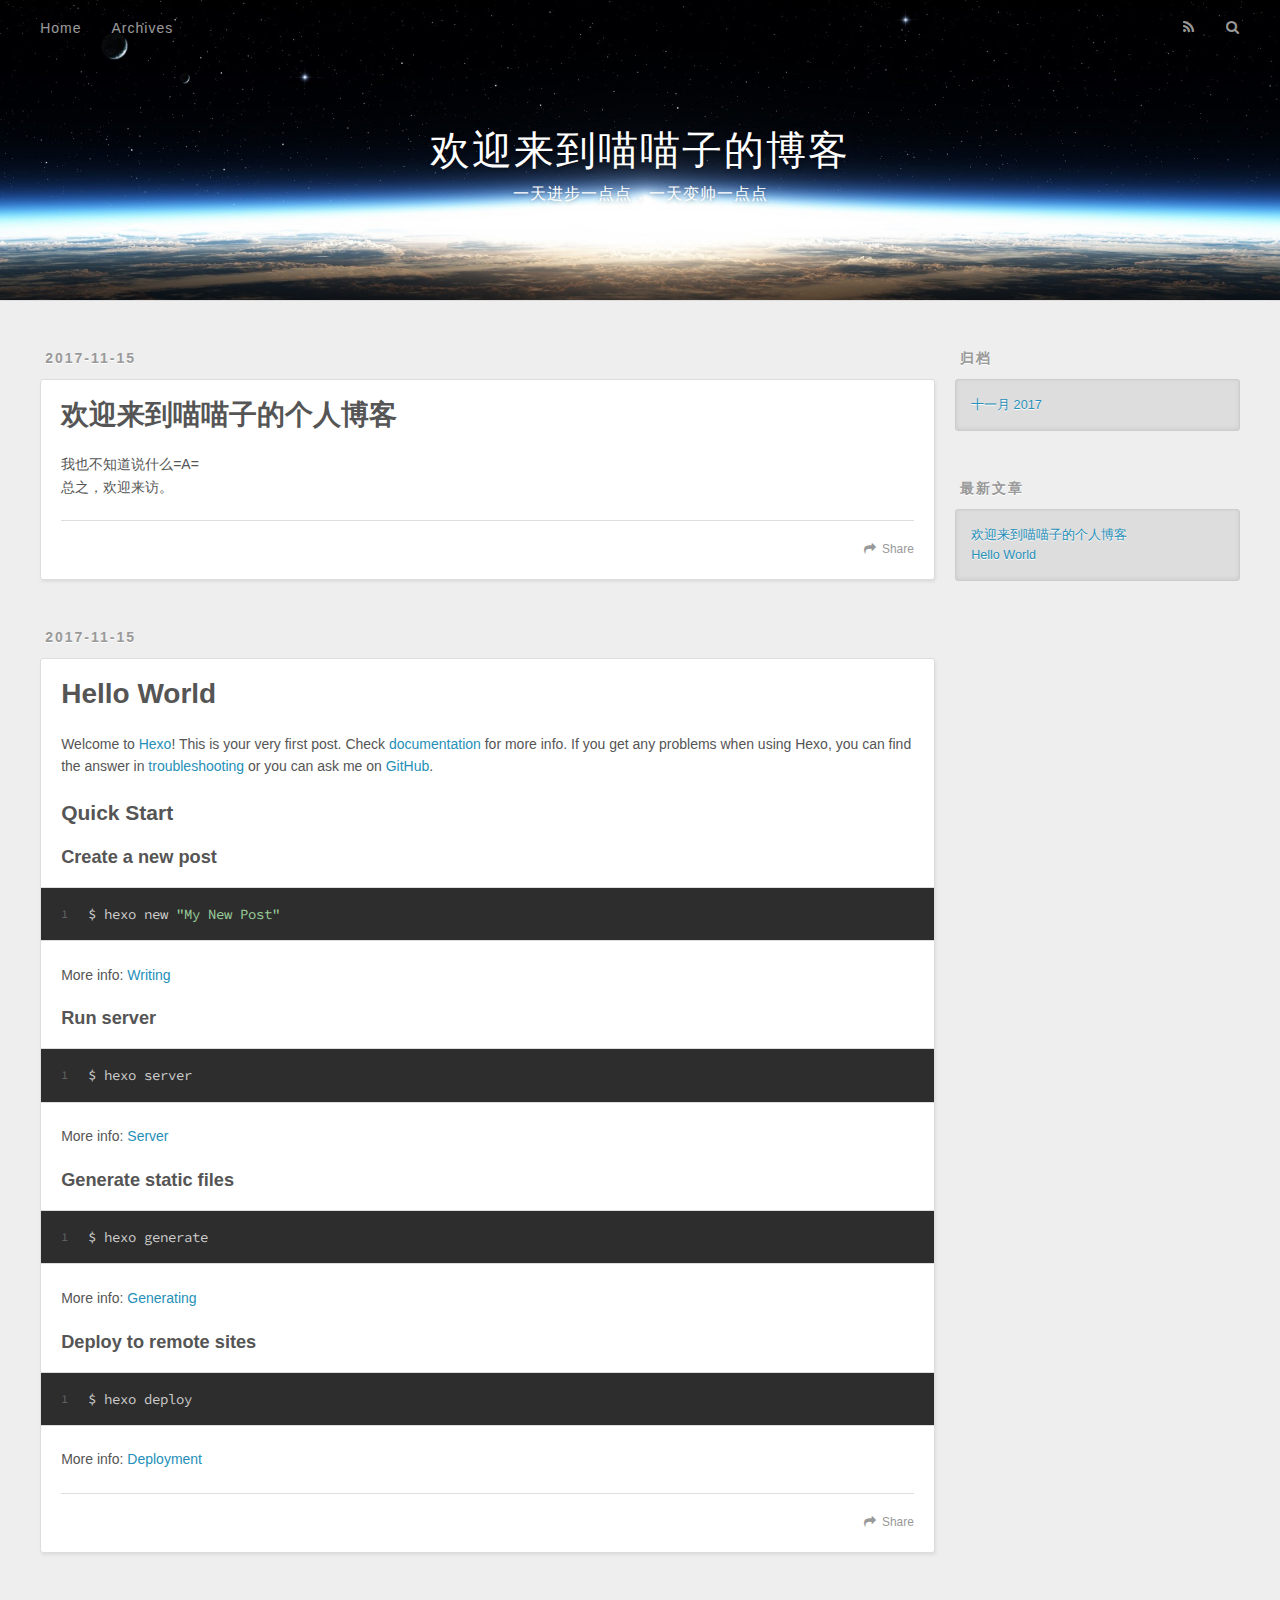
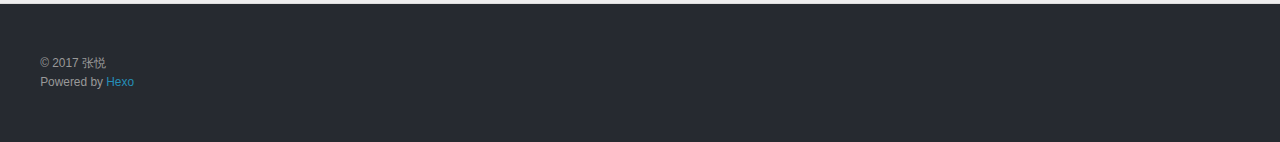
==== index.html @ 644e140f "Site updated: 2017-11-15 18:52:47" ====
<!DOCTYPE html>
<html>
<head>
  <meta charset="utf-8">
  
  <title>欢迎来到喵喵子的博客</title>
  <meta name="viewport" content="width=device-width, initial-scale=1, maximum-scale=1">
  <meta name="description" content="记录生活点滴">
<meta property="og:type" content="website">
<meta property="og:title" content="欢迎来到喵喵子的博客">
<meta property="og:url" content="http://yejiuzy.github.io/index.html">
<meta property="og:site_name" content="欢迎来到喵喵子的博客">
<meta property="og:description" content="记录生活点滴">
<meta property="og:locale" content="zh-CN">
<meta name="twitter:card" content="summary">
<meta name="twitter:title" content="欢迎来到喵喵子的博客">
<meta name="twitter:description" content="记录生活点滴">
  
    <link rel="alternate" href="/atom.xml" title="欢迎来到喵喵子的博客" type="application/atom+xml">
  
  
    <link rel="icon" href="/favicon.png">
  
  
    <link href="//fonts.googleapis.com/css?family=Source+Code+Pro" rel="stylesheet" type="text/css">
  
  <link rel="stylesheet" href="/css/style.css">
  

</head>

<body>
  <div id="container">
    <div id="wrap">
      <header id="header">
  <div id="banner"></div>
  <div id="header-outer" class="outer">
    <div id="header-title" class="inner">
      <h1 id="logo-wrap">
        <a href="/" id="logo">欢迎来到喵喵子的博客</a>
      </h1>
      
        <h2 id="subtitle-wrap">
          <a href="/" id="subtitle">一天进步一点点，一天变帅一点点</a>
        </h2>
      
    </div>
    <div id="header-inner" class="inner">
      <nav id="main-nav">
        <a id="main-nav-toggle" class="nav-icon"></a>
        
          <a class="main-nav-link" href="/">Home</a>
        
          <a class="main-nav-link" href="/archives">Archives</a>
        
      </nav>
      <nav id="sub-nav">
        
          <a id="nav-rss-link" class="nav-icon" href="/atom.xml" title="RSS Feed"></a>
        
        <a id="nav-search-btn" class="nav-icon" title="搜索"></a>
      </nav>
      <div id="search-form-wrap">
        <form action="//google.com/search" method="get" accept-charset="UTF-8" class="search-form"><input type="search" name="q" class="search-form-input" placeholder="Search"><button type="submit" class="search-form-submit">&#xF002;</button><input type="hidden" name="sitesearch" value="http://yejiuzy.github.io"></form>
      </div>
    </div>
  </div>
</header>
      <div class="outer">
        <section id="main">
  
    <article id="post-first" class="article article-type-post" itemscope itemprop="blogPost">
  <div class="article-meta">
    <a href="/2017/11/15/first/" class="article-date">
  <time datetime="2017-11-15T09:51:10.000Z" itemprop="datePublished">2017-11-15</time>
</a>
    
  </div>
  <div class="article-inner">
    
    
      <header class="article-header">
        
  
    <h1 itemprop="name">
      <a class="article-title" href="/2017/11/15/first/">欢迎来到喵喵子的个人博客</a>
    </h1>
  

      </header>
    
    <div class="article-entry" itemprop="articleBody">
      
        <p>我也不知道说什么=A=<br>总之，欢迎来访。</p>

      
    </div>
    <footer class="article-footer">
      <a data-url="http://yejiuzy.github.io/2017/11/15/first/" data-id="cja0xc94o0000ysue9yaakv21" class="article-share-link">Share</a>
      
      
    </footer>
  </div>
  
</article>


  
    <article id="post-hello-world" class="article article-type-post" itemscope itemprop="blogPost">
  <div class="article-meta">
    <a href="/2017/11/15/hello-world/" class="article-date">
  <time datetime="2017-11-15T08:09:25.411Z" itemprop="datePublished">2017-11-15</time>
</a>
    
  </div>
  <div class="article-inner">
    
    
      <header class="article-header">
        
  
    <h1 itemprop="name">
      <a class="article-title" href="/2017/11/15/hello-world/">Hello World</a>
    </h1>
  

      </header>
    
    <div class="article-entry" itemprop="articleBody">
      
        <p>Welcome to <a href="https://hexo.io/" target="_blank" rel="external">Hexo</a>! This is your very first post. Check <a href="https://hexo.io/docs/" target="_blank" rel="external">documentation</a> for more info. If you get any problems when using Hexo, you can find the answer in <a href="https://hexo.io/docs/troubleshooting.html" target="_blank" rel="external">troubleshooting</a> or you can ask me on <a href="https://github.com/hexojs/hexo/issues" target="_blank" rel="external">GitHub</a>.</p>
<h2 id="Quick-Start"><a href="#Quick-Start" class="headerlink" title="Quick Start"></a>Quick Start</h2><h3 id="Create-a-new-post"><a href="#Create-a-new-post" class="headerlink" title="Create a new post"></a>Create a new post</h3><figure class="highlight bash"><table><tr><td class="gutter"><pre><span class="line">1</span><br></pre></td><td class="code"><pre><span class="line">$ hexo new <span class="string">"My New Post"</span></span><br></pre></td></tr></table></figure>
<p>More info: <a href="https://hexo.io/docs/writing.html" target="_blank" rel="external">Writing</a></p>
<h3 id="Run-server"><a href="#Run-server" class="headerlink" title="Run server"></a>Run server</h3><figure class="highlight bash"><table><tr><td class="gutter"><pre><span class="line">1</span><br></pre></td><td class="code"><pre><span class="line">$ hexo server</span><br></pre></td></tr></table></figure>
<p>More info: <a href="https://hexo.io/docs/server.html" target="_blank" rel="external">Server</a></p>
<h3 id="Generate-static-files"><a href="#Generate-static-files" class="headerlink" title="Generate static files"></a>Generate static files</h3><figure class="highlight bash"><table><tr><td class="gutter"><pre><span class="line">1</span><br></pre></td><td class="code"><pre><span class="line">$ hexo generate</span><br></pre></td></tr></table></figure>
<p>More info: <a href="https://hexo.io/docs/generating.html" target="_blank" rel="external">Generating</a></p>
<h3 id="Deploy-to-remote-sites"><a href="#Deploy-to-remote-sites" class="headerlink" title="Deploy to remote sites"></a>Deploy to remote sites</h3><figure class="highlight bash"><table><tr><td class="gutter"><pre><span class="line">1</span><br></pre></td><td class="code"><pre><span class="line">$ hexo deploy</span><br></pre></td></tr></table></figure>
<p>More info: <a href="https://hexo.io/docs/deployment.html" target="_blank" rel="external">Deployment</a></p>

      
    </div>
    <footer class="article-footer">
      <a data-url="http://yejiuzy.github.io/2017/11/15/hello-world/" data-id="cja0xc9540001ysuej0i9dc24" class="article-share-link">Share</a>
      
      
    </footer>
  </div>
  
</article>


  

</section>
        
          <aside id="sidebar">
  
    

  
    

  
    
  
    
  <div class="widget-wrap">
    <h3 class="widget-title">归档</h3>
    <div class="widget">
      <ul class="archive-list"><li class="archive-list-item"><a class="archive-list-link" href="/archives/2017/11/">十一月 2017</a></li></ul>
    </div>
  </div>


  
    
  <div class="widget-wrap">
    <h3 class="widget-title">最新文章</h3>
    <div class="widget">
      <ul>
        
          <li>
            <a href="/2017/11/15/first/">欢迎来到喵喵子的个人博客</a>
          </li>
        
          <li>
            <a href="/2017/11/15/hello-world/">Hello World</a>
          </li>
        
      </ul>
    </div>
  </div>

  
</aside>
        
      </div>
      <footer id="footer">
  
  <div class="outer">
    <div id="footer-info" class="inner">
      &copy; 2017 张悦<br>
      Powered by <a href="http://hexo.io/" target="_blank">Hexo</a>
    </div>
  </div>
</footer>
    </div>
    <nav id="mobile-nav">
  
    <a href="/" class="mobile-nav-link">Home</a>
  
    <a href="/archives" class="mobile-nav-link">Archives</a>
  
</nav>
    

<script src="//ajax.googleapis.com/ajax/libs/jquery/2.0.3/jquery.min.js"></script>


  <link rel="stylesheet" href="/fancybox/jquery.fancybox.css">
  <script src="/fancybox/jquery.fancybox.pack.js"></script>


<script src="/js/script.js"></script>

  </div>
</body>
</html>
---- css/style.css ----
body {
  width: 100%;
}
body:before,
body:after {
  content: "";
  display: table;
}
body:after {
  clear: both;
}
html,
body,
div,
span,
applet,
object,
iframe,
h1,
h2,
h3,
h4,
h5,
h6,
p,
blockquote,
pre,
a,
abbr,
acronym,
address,
big,
cite,
code,
del,
dfn,
em,
img,
ins,
kbd,
q,
s,
samp,
small,
strike,
strong,
sub,
sup,
tt,
var,
dl,
dt,
dd,
ol,
ul,
li,
fieldset,
form,
label,
legend,
table,
caption,
tbody,
tfoot,
thead,
tr,
th,
td {
  margin: 0;
  padding: 0;
  border: 0;
  outline: 0;
  font-weight: inherit;
  font-style: inherit;
  font-family: inherit;
  font-size: 100%;
  vertical-align: baseline;
}
body {
  line-height: 1;
  color: #000;
  background: #fff;
}
ol,
ul {
  list-style: none;
}
table {
  border-collapse: separate;
  border-spacing: 0;
  vertical-align: middle;
}
caption,
th,
td {
  text-align: left;
  font-weight: normal;
  vertical-align: middle;
}
a img {
  border: none;
}
input,
button {
  margin: 0;
  padding: 0;
}
input::-moz-focus-inner,
button::-moz-focus-inner {
  border: 0;
  padding: 0;
}
@font-face {
  font-family: FontAwesome;
  font-style: normal;
  font-weight: normal;
  src: url("fonts/fontawesome-webfont.eot?v=#4.0.3");
  src: url("fonts/fontawesome-webfont.eot?#iefix&v=#4.0.3") format("embedded-opentype"), url("fonts/fontawesome-webfont.woff?v=#4.0.3") format("woff"), url("fonts/fontawesome-webfont.ttf?v=#4.0.3") format("truetype"), url("fonts/fontawesome-webfont.svg#fontawesomeregular?v=#4.0.3") format("svg");
}
html,
body,
#container {
  height: 100%;
}
body {
  background: #eee;
  font: 14px "Helvetica Neue", Helvetica, Arial, sans-serif;
  -webkit-text-size-adjust: 100%;
}
.outer {
  max-width: 1220px;
  margin: 0 auto;
  padding: 0 20px;
}
.outer:before,
.outer:after {
  content: "";
  display: table;
}
.outer:after {
  clear: both;
}
.inner {
  display: inline;
  float: left;
  width: 98.33333333333333%;
  margin: 0 0.833333333333333%;
}
.left,
.alignleft {
  float: left;
}
.right,
.alignright {
  float: right;
}
.clear {
  clear: both;
}
#container {
  position: relative;
}
.mobile-nav-on {
  overflow: hidden;
}
#wrap {
  height: 100%;
  width: 100%;
  position: absolute;
  top: 0;
  left: 0;
  -webkit-transition: 0.2s ease-out;
  -moz-transition: 0.2s ease-out;
  -ms-transition: 0.2s ease-out;
  transition: 0.2s ease-out;
  z-index: 1;
  background: #eee;
}
.mobile-nav-on #wrap {
  left: 280px;
}
@media screen and (min-width: 768px) {
  #main {
    display: inline;
    float: left;
    width: 73.33333333333333%;
    margin: 0 0.833333333333333%;
  }
}
.article-date,
.article-category-link,
.archive-year,
.widget-title {
  text-decoration: none;
  text-transform: uppercase;
  letter-spacing: 2px;
  color: #999;
  margin-bottom: 1em;
  margin-left: 5px;
  line-height: 1em;
  text-shadow: 0 1px #fff;
  font-weight: bold;
}
.article-inner,
.archive-article-inner {
  background: #fff;
  -webkit-box-shadow: 1px 2px 3px #ddd;
  box-shadow: 1px 2px 3px #ddd;
  border: 1px solid #ddd;
  border-radius: 3px;
}
.article-entry h1,
.widget h1 {
  font-size: 2em;
}
.article-entry h2,
.widget h2 {
  font-size: 1.5em;
}
.article-entry h3,
.widget h3 {
  font-size: 1.3em;
}
.article-entry h4,
.widget h4 {
  font-size: 1.2em;
}
.article-entry h5,
.widget h5 {
  font-size: 1em;
}
.article-entry h6,
.widget h6 {
  font-size: 1em;
  color: #999;
}
.article-entry hr,
.widget hr {
  border: 1px dashed #ddd;
}
.article-entry strong,
.widget strong {
  font-weight: bold;
}
.article-entry em,
.widget em,
.article-entry cite,
.widget cite {
  font-style: italic;
}
.article-entry sup,
.widget sup,
.article-entry sub,
.widget sub {
  font-size: 0.75em;
  line-height: 0;
  position: relative;
  vertical-align: baseline;
}
.article-entry sup,
.widget sup {
  top: -0.5em;
}
.article-entry sub,
.widget sub {
  bottom: -0.2em;
}
.article-entry small,
.widget small {
  font-size: 0.85em;
}
.article-entry acronym,
.widget acronym,
.article-entry abbr,
.widget abbr {
  border-bottom: 1px dotted;
}
.article-entry ul,
.widget ul,
.article-entry ol,
.widget ol,
.article-entry dl,
.widget dl {
  margin: 0 20px;
  line-height: 1.6em;
}
.article-entry ul ul,
.widget ul ul,
.article-entry ol ul,
.widget ol ul,
.article-entry ul ol,
.widget ul ol,
.article-entry ol ol,
.widget ol ol {
  margin-top: 0;
  margin-bottom: 0;
}
.article-entry ul,
.widget ul {
  list-style: disc;
}
.article-entry ol,
.widget ol {
  list-style: decimal;
}
.article-entry dt,
.widget dt {
  font-weight: bold;
}
#header {
  height: 300px;
  position: relative;
  border-bottom: 1px solid #ddd;
}
#header:before,
#header:after {
  content: "";
  position: absolute;
  left: 0;
  right: 0;
  height: 40px;
}
#header:before {
  top: 0;
  background: -webkit-linear-gradient(rgba(0,0,0,0.2), transparent);
  background: -moz-linear-gradient(rgba(0,0,0,0.2), transparent);
  background: -ms-linear-gradient(rgba(0,0,0,0.2), transparent);
  background: linear-gradient(rgba(0,0,0,0.2), transparent);
}
#header:after {
  bottom: 0;
  background: -webkit-linear-gradient(transparent, rgba(0,0,0,0.2));
  background: -moz-linear-gradient(transparent, rgba(0,0,0,0.2));
  background: -ms-linear-gradient(transparent, rgba(0,0,0,0.2));
  background: linear-gradient(transparent, rgba(0,0,0,0.2));
}
#header-outer {
  height: 100%;
  position: relative;
}
#header-inner {
  position: relative;
  overflow: hidden;
}
#banner {
  position: absolute;
  top: 0;
  left: 0;
  width: 100%;
  height: 100%;
  background: url("images/banner.jpg") center #000;
  -webkit-background-size: cover;
  -moz-background-size: cover;
  background-size: cover;
  z-index: -1;
}
#header-title {
  text-align: center;
  height: 40px;
  position: absolute;
  top: 50%;
  left: 0;
  margin-top: -20px;
}
#logo,
#subtitle {
  text-decoration: none;
  color: #fff;
  font-weight: 300;
  text-shadow: 0 1px 4px rgba(0,0,0,0.3);
}
#logo {
  font-size: 40px;
  line-height: 40px;
  letter-spacing: 2px;
}
#subtitle {
  font-size: 16px;
  line-height: 16px;
  letter-spacing: 1px;
}
#subtitle-wrap {
  margin-top: 16px;
}
#main-nav {
  float: left;
  margin-left: -15px;
}
.nav-icon,
.main-nav-link {
  float: left;
  color: #fff;
  opacity: 0.6;
  text-decoration: none;
  text-shadow: 0 1px rgba(0,0,0,0.2);
  -webkit-transition: opacity 0.2s;
  -moz-transition: opacity 0.2s;
  -ms-transition: opacity 0.2s;
  transition: opacity 0.2s;
  display: block;
  padding: 20px 15px;
}
.nav-icon:hover,
.main-nav-link:hover {
  opacity: 1;
}
.nav-icon {
  font-family: FontAwesome;
  text-align: center;
  font-size: 14px;
  width: 14px;
  height: 14px;
  padding: 20px 15px;
  position: relative;
  cursor: pointer;
}
.main-nav-link {
  font-weight: 300;
  letter-spacing: 1px;
}
@media screen and (max-width: 479px) {
  .main-nav-link {
    display: none;
  }
}
#main-nav-toggle {
  display: none;
}
#main-nav-toggle:before {
  content: "\f0c9";
}
@media screen and (max-width: 479px) {
  #main-nav-toggle {
    display: block;
  }
}
#sub-nav {
  float: right;
  margin-right: -15px;
}
#nav-rss-link:before {
  content: "\f09e";
}
#nav-search-btn:before {
  content: "\f002";
}
#search-form-wrap {
  position: absolute;
  top: 15px;
  width: 150px;
  height: 30px;
  right: -150px;
  opacity: 0;
  -webkit-transition: 0.2s ease-out;
  -moz-transition: 0.2s ease-out;
  -ms-transition: 0.2s ease-out;
  transition: 0.2s ease-out;
}
#search-form-wrap.on {
  opacity: 1;
  right: 0;
}
@media screen and (max-width: 479px) {
  #search-form-wrap {
    width: 100%;
    right: -100%;
  }
}
.search-form {
  position: absolute;
  top: 0;
  left: 0;
  right: 0;
  background: #fff;
  padding: 5px 15px;
  border-radius: 15px;
  -webkit-box-shadow: 0 0 10px rgba(0,0,0,0.3);
  box-shadow: 0 0 10px rgba(0,0,0,0.3);
}
.search-form-input {
  border: none;
  background: none;
  color: #555;
  width: 100%;
  font: 13px "Helvetica Neue", Helvetica, Arial, sans-serif;
  outline: none;
}
.search-form-input::-webkit-search-results-decoration,
.search-form-input::-webkit-search-cancel-button {
  -webkit-appearance: none;
}
.search-form-submit {
  position: absolute;
  top: 50%;
  right: 10px;
  margin-top: -7px;
  font: 13px FontAwesome;
  border: none;
  background: none;
  color: #bbb;
  cursor: pointer;
}
.search-form-submit:hover,
.search-form-submit:focus {
  color: #777;
}
.article {
  margin: 50px 0;
}
.article-inner {
  overflow: hidden;
}
.article-meta:before,
.article-meta:after {
  content: "";
  display: table;
}
.article-meta:after {
  clear: both;
}
.article-date {
  float: left;
}
.article-category {
  float: left;
  line-height: 1em;
  color: #ccc;
  text-shadow: 0 1px #fff;
  margin-left: 8px;
}
.article-category:before {
  content: "\2022";
}
.article-category-link {
  margin: 0 12px 1em;
}
.article-header {
  padding: 20px 20px 0;
}
.article-title {
  text-decoration: none;
  font-size: 2em;
  font-weight: bold;
  color: #555;
  line-height: 1.1em;
  -webkit-transition: color 0.2s;
  -moz-transition: color 0.2s;
  -ms-transition: color 0.2s;
  transition: color 0.2s;
}
a.article-title:hover {
  color: #258fb8;
}
.article-entry {
  color: #555;
  padding: 0 20px;
}
.article-entry:before,
.article-entry:after {
  content: "";
  display: table;
}
.article-entry:after {
  clear: both;
}
.article-entry p,
.article-entry table {
  line-height: 1.6em;
  margin: 1.6em 0;
}
.article-entry h1,
.article-entry h2,
.article-entry h3,
.article-entry h4,
.article-entry h5,
.article-entry h6 {
  font-weight: bold;
}
.article-entry h1,
.article-entry h2,
.article-entry h3,
.article-entry h4,
.article-entry h5,
.article-entry h6 {
  line-height: 1.1em;
  margin: 1.1em 0;
}
.article-entry a {
  color: #258fb8;
  text-decoration: none;
}
.article-entry a:hover {
  text-decoration: underline;
}
.article-entry ul,
.article-entry ol,
.article-entry dl {
  margin-top: 1.6em;
  margin-bottom: 1.6em;
}
.article-entry img,
.article-entry video {
  max-width: 100%;
  height: auto;
  display: block;
  margin: auto;
}
.article-entry iframe {
  border: none;
}
.article-entry table {
  width: 100%;
  border-collapse: collapse;
  border-spacing: 0;
}
.article-entry th {
  font-weight: bold;
  border-bottom: 3px solid #ddd;
  padding-bottom: 0.5em;
}
.article-entry td {
  border-bottom: 1px solid #ddd;
  padding: 10px 0;
}
.article-entry blockquote {
  font-family: Georgia, "Times New Roman", serif;
  font-size: 1.4em;
  margin: 1.6em 20px;
  text-align: center;
}
.article-entry blockquote footer {
  font-size: 14px;
  margin: 1.6em 0;
  font-family: "Helvetica Neue", Helvetica, Arial, sans-serif;
}
.article-entry blockquote footer cite:before {
  content: "—";
  padding: 0 0.5em;
}
.article-entry .pullquote {
  text-align: left;
  width: 45%;
  margin: 0;
}
.article-entry .pullquote.left {
  margin-left: 0.5em;
  margin-right: 1em;
}
.article-entry .pullquote.right {
  margin-right: 0.5em;
  margin-left: 1em;
}
.article-entry .caption {
  color: #999;
  display: block;
  font-size: 0.9em;
  margin-top: 0.5em;
  position: relative;
  text-align: center;
}
.article-entry .video-container {
  position: relative;
  padding-top: 56.25%;
  height: 0;
  overflow: hidden;
}
.article-entry .video-container iframe,
.article-entry .video-container object,
.article-entry .video-container embed {
  position: absolute;
  top: 0;
  left: 0;
  width: 100%;
  height: 100%;
  margin-top: 0;
}
.article-more-link a {
  display: inline-block;
  line-height: 1em;
  padding: 6px 15px;
  border-radius: 15px;
  background: #eee;
  color: #999;
  text-shadow: 0 1px #fff;
  text-decoration: none;
}
.article-more-link a:hover {
  background: #258fb8;
  color: #fff;
  text-decoration: none;
  text-shadow: 0 1px #1e7293;
}
.article-footer {
  font-size: 0.85em;
  line-height: 1.6em;
  border-top: 1px solid #ddd;
  padding-top: 1.6em;
  margin: 0 20px 20px;
}
.article-footer:before,
.article-footer:after {
  content: "";
  display: table;
}
.article-footer:after {
  clear: both;
}
.article-footer a {
  color: #999;
  text-decoration: none;
}
.article-footer a:hover {
  color: #555;
}
.article-tag-list-item {
  float: left;
  margin-right: 10px;
}
.article-tag-list-link:before {
  content: "#";
}
.article-comment-link {
  float: right;
}
.article-comment-link:before {
  content: "\f075";
  font-family: FontAwesome;
  padding-right: 8px;
}
.article-share-link {
  cursor: pointer;
  float: right;
  margin-left: 20px;
}
.article-share-link:before {
  content: "\f064";
  font-family: FontAwesome;
  padding-right: 6px;
}
#article-nav {
  position: relative;
}
#article-nav:before,
#article-nav:after {
  content: "";
  display: table;
}
#article-nav:after {
  clear: both;
}
@media screen and (min-width: 768px) {
  #article-nav {
    margin: 50px 0;
  }
  #article-nav:before {
    width: 8px;
    height: 8px;
    position: absolute;
    top: 50%;
    left: 50%;
    margin-top: -4px;
    margin-left: -4px;
    content: "";
    border-radius: 50%;
    background: #ddd;
    -webkit-box-shadow: 0 1px 2px #fff;
    box-shadow: 0 1px 2px #fff;
  }
}
.article-nav-link-wrap {
  text-decoration: none;
  text-shadow: 0 1px #fff;
  color: #999;
  -webkit-box-sizing: border-box;
  -moz-box-sizing: border-box;
  box-sizing: border-box;
  margin-top: 50px;
  text-align: center;
  display: block;
}
.article-nav-link-wrap:hover {
  color: #555;
}
@media screen and (min-width: 768px) {
  .article-nav-link-wrap {
    width: 50%;
    margin-top: 0;
  }
}
@media screen and (min-width: 768px) {
  #article-nav-newer {
    float: left;
    text-align: right;
    padding-right: 20px;
  }
}
@media screen and (min-width: 768px) {
  #article-nav-older {
    float: right;
    text-align: left;
    padding-left: 20px;
  }
}
.article-nav-caption {
  text-transform: uppercase;
  letter-spacing: 2px;
  color: #ddd;
  line-height: 1em;
  font-weight: bold;
}
#article-nav-newer .article-nav-caption {
  margin-right: -2px;
}
.article-nav-title {
  font-size: 0.85em;
  line-height: 1.6em;
  margin-top: 0.5em;
}
.article-share-box {
  position: absolute;
  display: none;
  background: #fff;
  -webkit-box-shadow: 1px 2px 10px rgba(0,0,0,0.2);
  box-shadow: 1px 2px 10px rgba(0,0,0,0.2);
  border-radius: 3px;
  margin-left: -145px;
  overflow: hidden;
  z-index: 1;
}
.article-share-box.on {
  display: block;
}
.article-share-input {
  width: 100%;
  background: none;
  -webkit-box-sizing: border-box;
  -moz-box-sizing: border-box;
  box-sizing: border-box;
  font: 14px "Helvetica Neue", Helvetica, Arial, sans-serif;
  padding: 0 15px;
  color: #555;
  outline: none;
  border: 1px solid #ddd;
  border-radius: 3px 3px 0 0;
  height: 36px;
  line-height: 36px;
}
.article-share-links {
  background: #eee;
}
.article-share-links:before,
.article-share-links:after {
  content: "";
  display: table;
}
.article-share-links:after {
  clear: both;
}
.article-share-twitter,
.article-share-facebook,
.article-share-pinterest,
.article-share-google {
  width: 50px;
  height: 36px;
  display: block;
  float: left;
  position: relative;
  color: #999;
  text-shadow: 0 1px #fff;
}
.article-share-twitter:before,
.article-share-facebook:before,
.article-share-pinterest:before,
.article-share-google:before {
  font-size: 20px;
  font-family: FontAwesome;
  width: 20px;
  height: 20px;
  position: absolute;
  top: 50%;
  left: 50%;
  margin-top: -10px;
  margin-left: -10px;
  text-align: center;
}
.article-share-twitter:hover,
.article-share-facebook:hover,
.article-share-pinterest:hover,
.article-share-google:hover {
  color: #fff;
}
.article-share-twitter:before {
  content: "\f099";
}
.article-share-twitter:hover {
  background: #00aced;
  text-shadow: 0 1px #008abe;
}
.article-share-facebook:before {
  content: "\f09a";
}
.article-share-facebook:hover {
  background: #3b5998;
  text-shadow: 0 1px #2f477a;
}
.article-share-pinterest:before {
  content: "\f0d2";
}
.article-share-pinterest:hover {
  background: #cb2027;
  text-shadow: 0 1px #a21a1f;
}
.article-share-google:before {
  content: "\f0d5";
}
.article-share-google:hover {
  background: #dd4b39;
  text-shadow: 0 1px #be3221;
}
.article-gallery {
  background: #000;
  position: relative;
}
.article-gallery-photos {
  position: relative;
  overflow: hidden;
}
.article-gallery-img {
  display: none;
  max-width: 100%;
}
.article-gallery-img:first-child {
  display: block;
}
.article-gallery-img.loaded {
  position: absolute;
  display: block;
}
.article-gallery-img img {
  display: block;
  max-width: 100%;
  margin: 0 auto;
}
#comments {
  background: #fff;
  -webkit-box-shadow: 1px 2px 3px #ddd;
  box-shadow: 1px 2px 3px #ddd;
  padding: 20px;
  border: 1px solid #ddd;
  border-radius: 3px;
  margin: 50px 0;
}
#comments a {
  color: #258fb8;
}
.archives-wrap {
  margin: 50px 0;
}
.archives:before,
.archives:after {
  content: "";
  display: table;
}
.archives:after {
  clear: both;
}
.archive-year-wrap {
  margin-bottom: 1em;
}
.archives {
  -webkit-column-gap: 10px;
  -moz-column-gap: 10px;
  column-gap: 10px;
}
@media screen and (min-width: 480px) and (max-width: 767px) {
  .archives {
    -webkit-column-count: 2;
    -moz-column-count: 2;
    column-count: 2;
  }
}
@media screen and (min-width: 768px) {
  .archives {
    -webkit-column-count: 3;
    -moz-column-count: 3;
    column-count: 3;
  }
}
.archive-article {
  -webkit-column-break-inside: avoid;
  page-break-inside: avoid;
  overflow: hidden;
  break-inside: avoid-column;
}
.archive-article-inner {
  padding: 10px;
  margin-bottom: 15px;
}
.archive-article-title {
  text-decoration: none;
  font-weight: bold;
  color: #555;
  -webkit-transition: color 0.2s;
  -moz-transition: color 0.2s;
  -ms-transition: color 0.2s;
  transition: color 0.2s;
  line-height: 1.6em;
}
.archive-article-title:hover {
  color: #258fb8;
}
.archive-article-footer {
  margin-top: 1em;
}
.archive-article-date {
  color: #999;
  text-decoration: none;
  font-size: 0.85em;
  line-height: 1em;
  margin-bottom: 0.5em;
  display: block;
}
#page-nav {
  margin: 50px auto;
  background: #fff;
  -webkit-box-shadow: 1px 2px 3px #ddd;
  box-shadow: 1px 2px 3px #ddd;
  border: 1px solid #ddd;
  border-radius: 3px;
  text-align: center;
  color: #999;
  overflow: hidden;
}
#page-nav:before,
#page-nav:after {
  content: "";
  display: table;
}
#page-nav:after {
  clear: both;
}
#page-nav a,
#page-nav span {
  padding: 10px 20px;
  line-height: 1;
  height: 2ex;
}
#page-nav a {
  color: #999;
  text-decoration: none;
}
#page-nav a:hover {
  background: #999;
  color: #fff;
}
#page-nav .prev {
  float: left;
}
#page-nav .next {
  float: right;
}
#page-nav .page-number {
  display: inline-block;
}
@media screen and (max-width: 479px) {
  #page-nav .page-number {
    display: none;
  }
}
#page-nav .current {
  color: #555;
  font-weight: bold;
}
#page-nav .space {
  color: #ddd;
}
#footer {
  background: #262a30;
  padding: 50px 0;
  border-top: 1px solid #ddd;
  color: #999;
}
#footer a {
  color: #258fb8;
  text-decoration: none;
}
#footer a:hover {
  text-decoration: underline;
}
#footer-info {
  line-height: 1.6em;
  font-size: 0.85em;
}
.article-entry pre,
.article-entry .highlight {
  background: #2d2d2d;
  margin: 0 -20px;
  padding: 15px 20px;
  border-style: solid;
  border-color: #ddd;
  border-width: 1px 0;
  overflow: auto;
  color: #ccc;
  line-height: 22.400000000000002px;
}
.article-entry .highlight .gutter pre,
.article-entry .gist .gist-file .gist-data .line-numbers {
  color: #666;
  font-size: 0.85em;
}
.article-entry pre,
.article-entry code {
  font-family: "Source Code Pro", Consolas, Monaco, Menlo, Consolas, monospace;
}
.article-entry code {
  background: #eee;
  text-shadow: 0 1px #fff;
  padding: 0 0.3em;
}
.article-entry pre code {
  background: none;
  text-shadow: none;
  padding: 0;
}
.article-entry .highlight pre {
  border: none;
  margin: 0;
  padding: 0;
}
.article-entry .highlight table {
  margin: 0;
  width: auto;
}
.article-entry .highlight td {
  border: none;
  padding: 0;
}
.article-entry .highlight figcaption {
  font-size: 0.85em;
  color: #999;
  line-height: 1em;
  margin-bottom: 1em;
}
.article-entry .highlight figcaption:before,
.article-entry .highlight figcaption:after {
  content: "";
  display: table;
}
.article-entry .highlight figcaption:after {
  clear: both;
}
.article-entry .highlight figcaption a {
  float: right;
}
.article-entry .highlight .gutter pre {
  text-align: right;
  padding-right: 20px;
}
.article-entry .highlight .line {
  height: 22.400000000000002px;
}
.article-entry .highlight .line.marked {
  background: #515151;
}
.article-entry .gist {
  margin: 0 -20px;
  border-style: solid;
  border-color: #ddd;
  border-width: 1px 0;
  background: #2d2d2d;
  padding: 15px 20px 15px 0;
}
.article-entry .gist .gist-file {
  border: none;
  font-family: "Source Code Pro", Consolas, Monaco, Menlo, Consolas, monospace;
  margin: 0;
}
.article-entry .gist .gist-file .gist-data {
  background: none;
  border: none;
}
.article-entry .gist .gist-file .gist-data .line-numbers {
  background: none;
  border: none;
  padding: 0 20px 0 0;
}
.article-entry .gist .gist-file .gist-data .line-data {
  padding: 0 !important;
}
.article-entry .gist .gist-file .highlight {
  margin: 0;
  padding: 0;
  border: none;
}
.article-entry .gist .gist-file .gist-meta {
  background: #2d2d2d;
  color: #999;
  font: 0.85em "Helvetica Neue", Helvetica, Arial, sans-serif;
  text-shadow: 0 0;
  padding: 0;
  margin-top: 1em;
  margin-left: 20px;
}
.article-entry .gist .gist-file .gist-meta a {
  color: #258fb8;
  font-weight: normal;
}
.article-entry .gist .gist-file .gist-meta a:hover {
  text-decoration: underline;
}
pre .comment,
pre .title {
  color: #999;
}
pre .variable,
pre .attribute,
pre .tag,
pre .regexp,
pre .ruby .constant,
pre .xml .tag .title,
pre .xml .pi,
pre .xml .doctype,
pre .html .doctype,
pre .css .id,
pre .css .class,
pre .css .pseudo {
  color: #f2777a;
}
pre .number,
pre .preprocessor,
pre .built_in,
pre .literal,
pre .params,
pre .constant {
  color: #f99157;
}
pre .class,
pre .ruby .class .title,
pre .css .rules .attribute {
  color: #9c9;
}
pre .string,
pre .value,
pre .inheritance,
pre .header,
pre .ruby .symbol,
pre .xml .cdata {
  color: #9c9;
}
pre .css .hexcolor {
  color: #6cc;
}
pre .function,
pre .python .decorator,
pre .python .title,
pre .ruby .function .title,
pre .ruby .title .keyword,
pre .perl .sub,
pre .javascript .title,
pre .coffeescript .title {
  color: #69c;
}
pre .keyword,
pre .javascript .function {
  color: #c9c;
}
@media screen and (max-width: 479px) {
  #mobile-nav {
    position: absolute;
    top: 0;
    left: 0;
    width: 280px;
    height: 100%;
    background: #191919;
    border-right: 1px solid #fff;
  }
}
@media screen and (max-width: 479px) {
  .mobile-nav-link {
    display: block;
    color: #999;
    text-decoration: none;
    padding: 15px 20px;
    font-weight: bold;
  }
  .mobile-nav-link:hover {
    color: #fff;
  }
}
@media screen and (min-width: 768px) {
  #sidebar {
    display: inline;
    float: left;
    width: 23.333333333333332%;
    margin: 0 0.833333333333333%;
  }
}
.widget-wrap {
  margin: 50px 0;
}
.widget {
  color: #777;
  text-shadow: 0 1px #fff;
  background: #ddd;
  -webkit-box-shadow: 0 -1px 4px #ccc inset;
  box-shadow: 0 -1px 4px #ccc inset;
  border: 1px solid #ccc;
  padding: 15px;
  border-radius: 3px;
}
.widget a {
  color: #258fb8;
  text-decoration: none;
}
.widget a:hover {
  text-decoration: underline;
}
.widget ul ul,
.widget ol ul,
.widget dl ul,
.widget ul ol,
.widget ol ol,
.widget dl ol,
.widget ul dl,
.widget ol dl,
.widget dl dl {
  margin-left: 15px;
  list-style: disc;
}
.widget {
  line-height: 1.6em;
  word-wrap: break-word;
  font-size: 0.9em;
}
.widget ul,
.widget ol {
  list-style: none;
  margin: 0;
}
.widget ul ul,
.widget ol ul,
.widget ul ol,
.widget ol ol {
  margin: 0 20px;
}
.widget ul ul,
.widget ol ul {
  list-style: disc;
}
.widget ul ol,
.widget ol ol {
  list-style: decimal;
}
.category-list-count,
.tag-list-count,
.archive-list-count {
  padding-left: 5px;
  color: #999;
  font-size: 0.85em;
}
.category-list-count:before,
.tag-list-count:before,
.archive-list-count:before {
  content: "(";
}
.category-list-count:after,
.tag-list-count:after,
.archive-list-count:after {
  content: ")";
}
.tagcloud a {
  margin-right: 5px;
  display: inline-block;
}
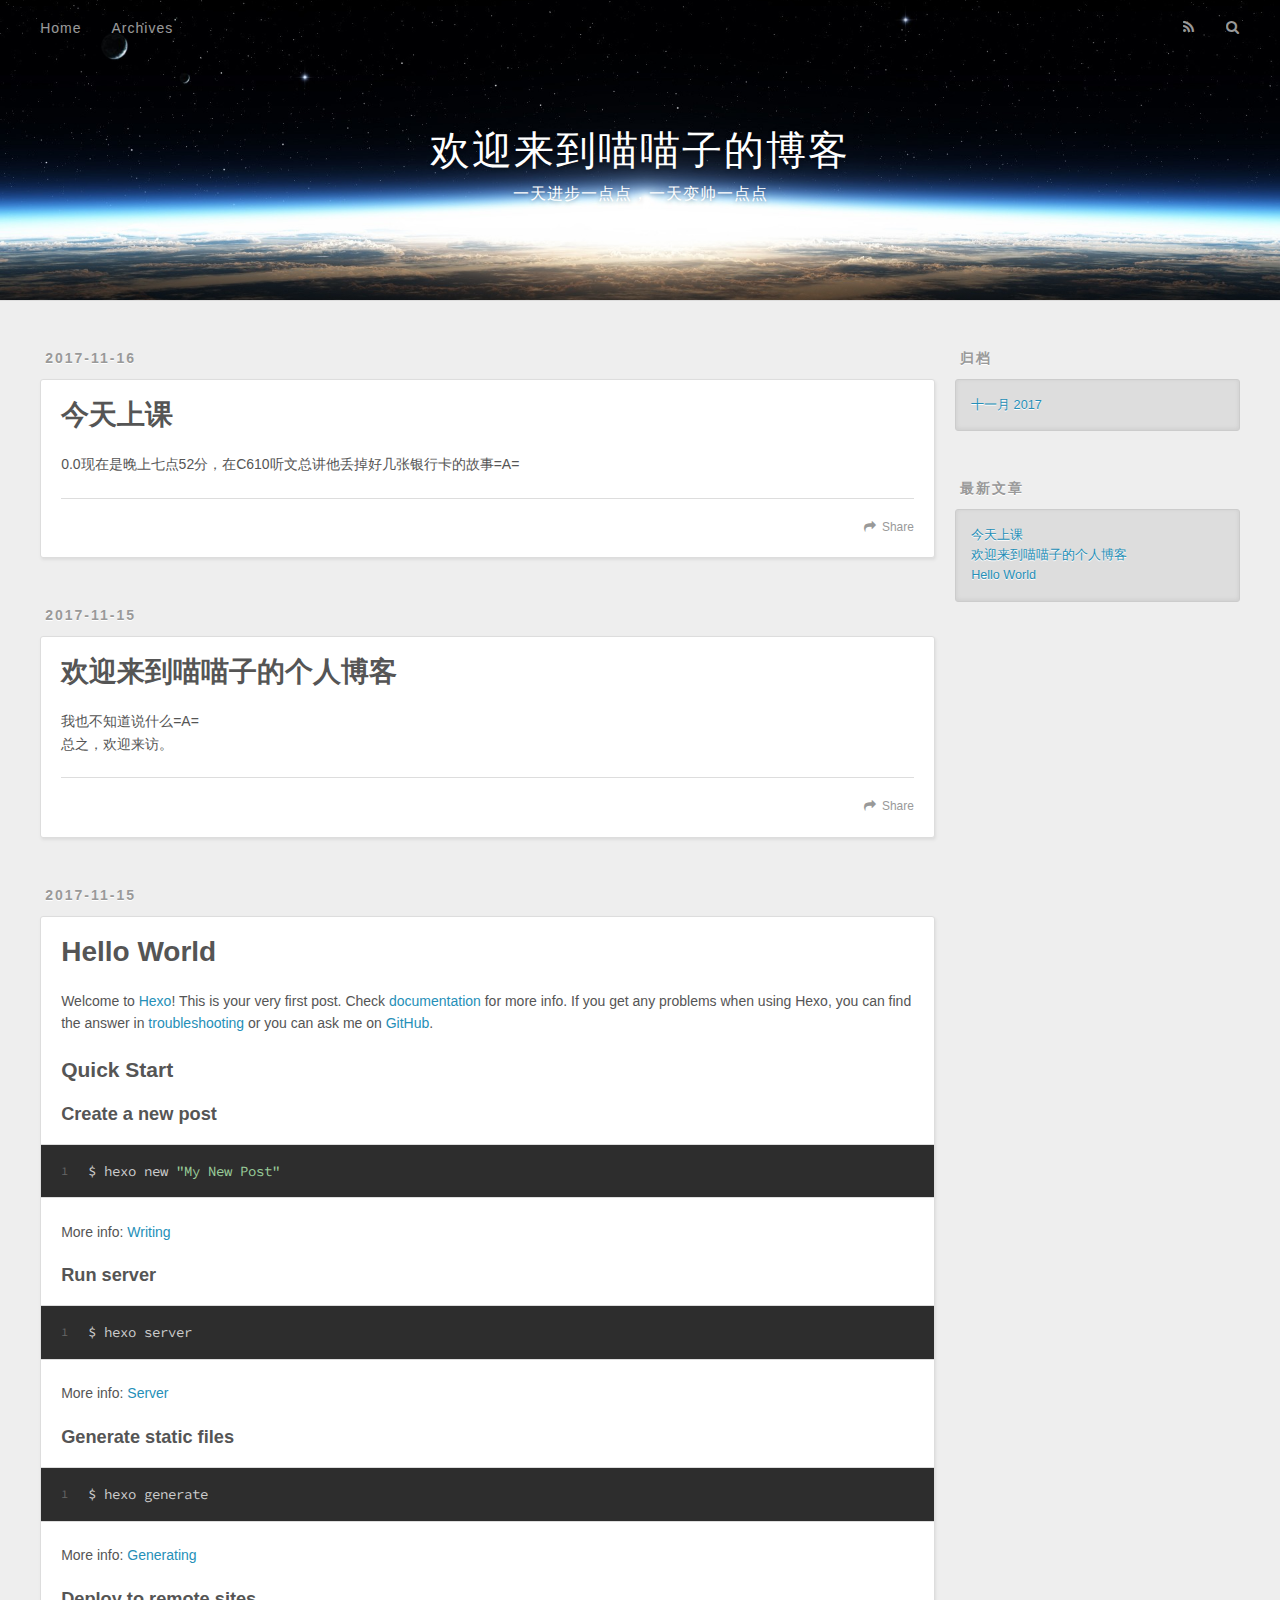
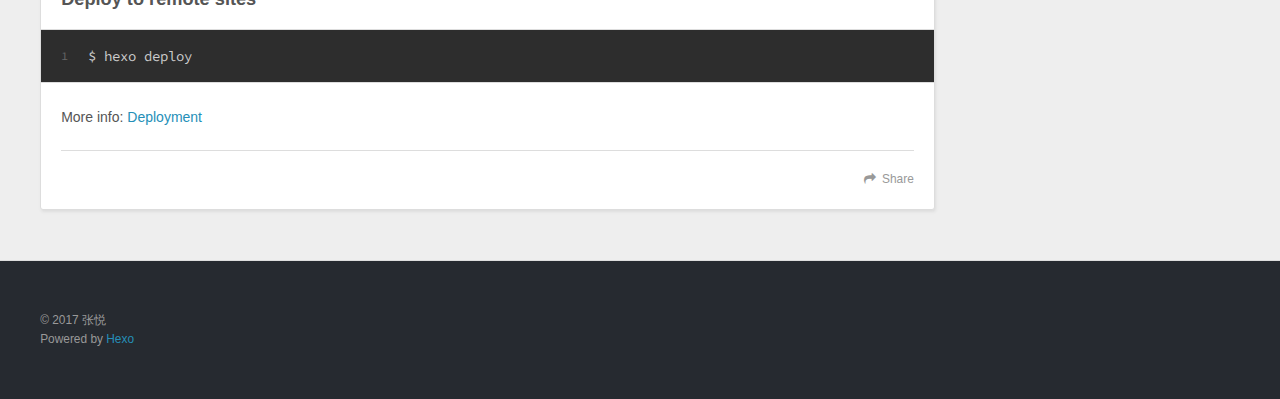
==== commit 89d882a8: "Site updated: 2017-11-16 19:59:36" ====
--- a/index.html
+++ b/index.html
@@ -69,6 +69,43 @@
       <div class="outer">
         <section id="main">
   
+    <article id="post-今天上课" class="article article-type-post" itemscope itemprop="blogPost">
+  <div class="article-meta">
+    <a href="/2017/11/16/今天上课/" class="article-date">
+  <time datetime="2017-11-16T11:47:47.000Z" itemprop="datePublished">2017-11-16</time>
+</a>
+    
+  </div>
+  <div class="article-inner">
+    
+    
+      <header class="article-header">
+        
+  
+    <h1 itemprop="name">
+      <a class="article-title" href="/2017/11/16/今天上课/">今天上课</a>
+    </h1>
+  
+
+      </header>
+    
+    <div class="article-entry" itemprop="articleBody">
+      
+        <p>0.0现在是晚上七点52分，在C610听文总讲他丢掉好几张银行卡的故事=A=</p>
+
+      
+    </div>
+    <footer class="article-footer">
+      <a data-url="http://yejiuzy.github.io/2017/11/16/今天上课/" data-id="cja2f84b600003kuedu1tcigf" class="article-share-link">Share</a>
+      
+      
+    </footer>
+  </div>
+  
+</article>
+
+
+  
     <article id="post-first" class="article article-type-post" itemscope itemprop="blogPost">
   <div class="article-meta">
     <a href="/2017/11/15/first/" class="article-date">
@@ -96,7 +133,7 @@
       
     </div>
     <footer class="article-footer">
-      <a data-url="http://yejiuzy.github.io/2017/11/15/first/" data-id="cja0xc94o0000ysue9yaakv21" class="article-share-link">Share</a>
+      <a data-url="http://yejiuzy.github.io/2017/11/15/first/" data-id="cja2f84b600013kue5nauemc5" class="article-share-link">Share</a>
       
       
     </footer>
@@ -141,7 +178,7 @@
       
     </div>
     <footer class="article-footer">
-      <a data-url="http://yejiuzy.github.io/2017/11/15/hello-world/" data-id="cja0xc9540001ysuej0i9dc24" class="article-share-link">Share</a>
+      <a data-url="http://yejiuzy.github.io/2017/11/15/hello-world/" data-id="cja2f84ch00023kuexuz43e8t" class="article-share-link">Share</a>
       
       
     </footer>
@@ -181,6 +218,10 @@
       <ul>
         
           <li>
+            <a href="/2017/11/16/今天上课/">今天上课</a>
+          </li>
+        
+          <li>
             <a href="/2017/11/15/first/">欢迎来到喵喵子的个人博客</a>
           </li>
         
